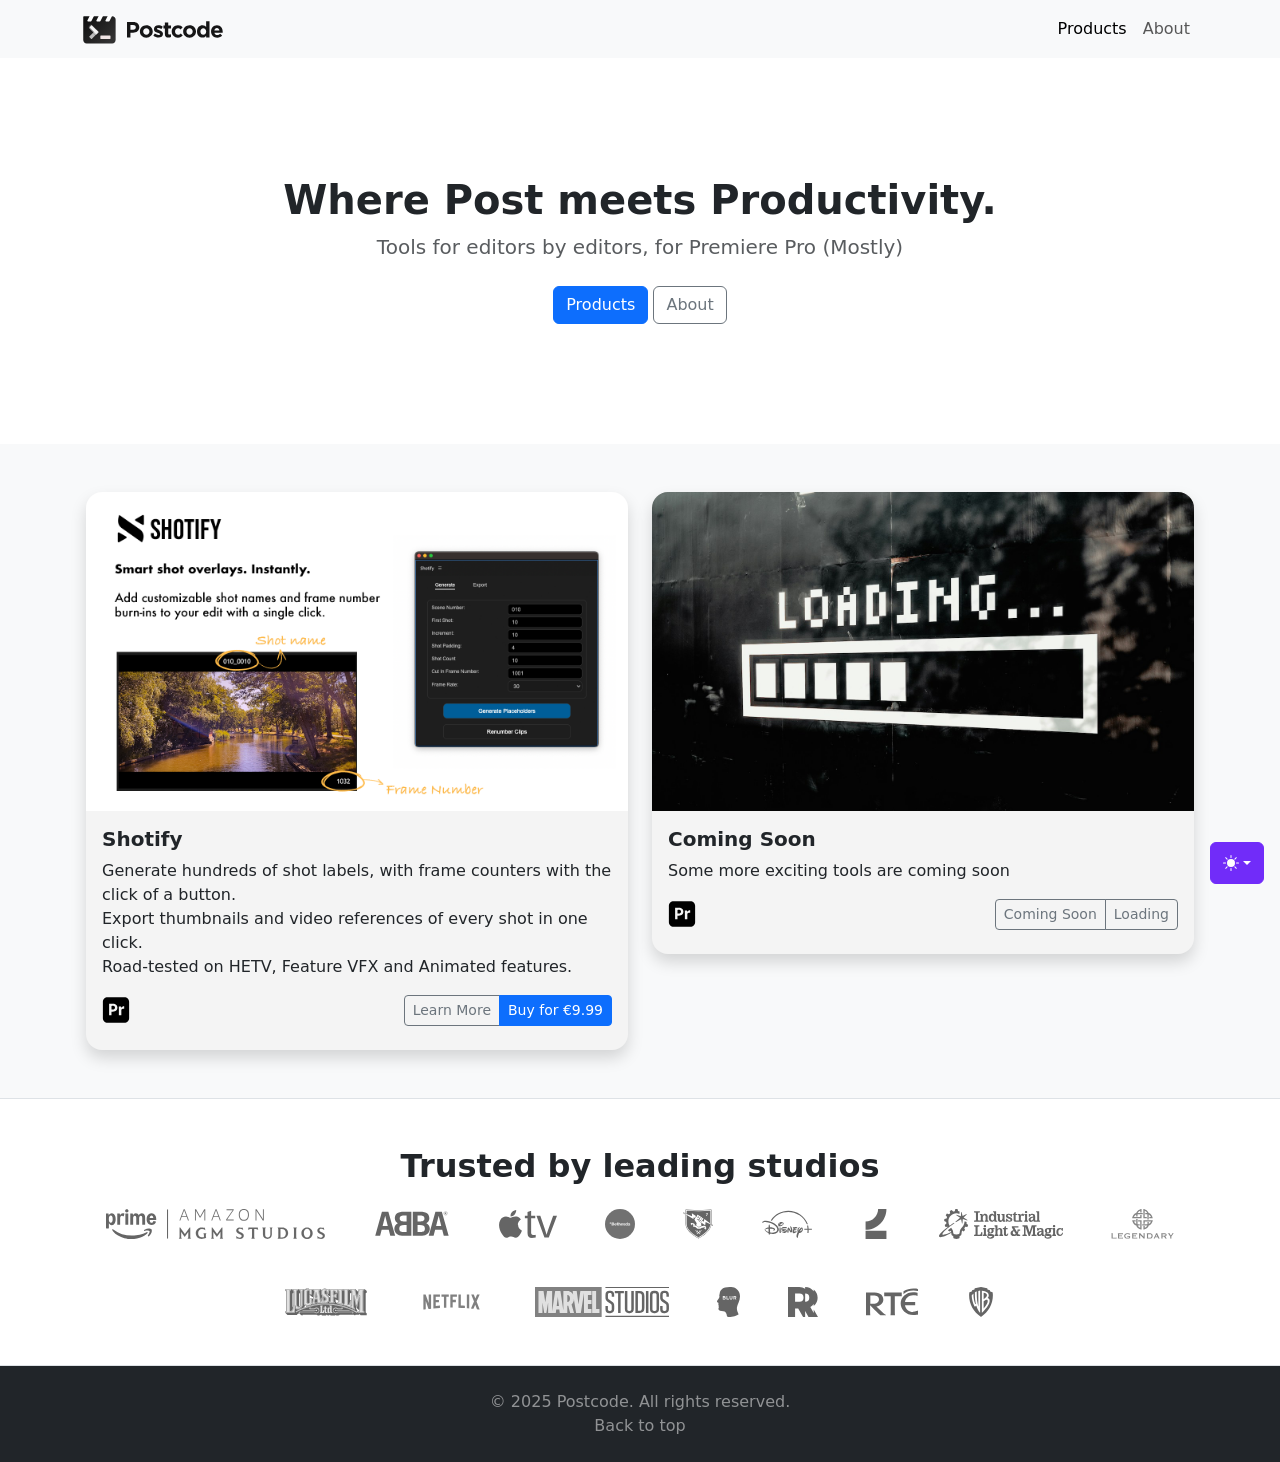
==== index.html @ 16885c64 "⚡ Add first boottrap site" ====
<!doctype html>
<html lang="en">

<head>
  <meta charset="utf-8">
  <meta name="viewport" content="width=device-width, initial-scale=1">
  <title>Postcode</title>
  <link rel="icon" type="image/png" href="assets/favicon/favicon-96x96.png" sizes="96x96" />
  <link rel="icon" type="image/svg+xml" href="assets/favicon/favicon.svg" />
  <link rel="shortcut icon" href="assets/favicon/favicon.ico" />
  <link rel="apple-touch-icon" sizes="180x180" href="assets/favicon/apple-touch-icon.png" />
  <meta name="apple-mobile-web-app-title" content="Postcode" />
  <link rel="manifest" href="assets/favicon/site.webmanifest" />
  <!-- Bootstrap CSS -->
  <link href="css/bootstrap.min.css" rel="stylesheet">
  <link href="css/style.css" rel="stylesheet">
  <style>

  </style>
</head>

<body class="row-alt-light">
  <!-- Dark ModeBtn -->
  <svg xmlns="http://www.w3.org/2000/svg" class="d-none">
    <symbol id="check2" viewBox="0 0 16 16">
      <path
        d="M13.854 3.646a.5.5 0 0 1 0 .708l-7 7a.5.5 0 0 1-.708 0l-3.5-3.5a.5.5 0 1 1 .708-.708L6.5 10.293l6.646-6.647a.5.5 0 0 1 .708 0z">
      </path>
    </symbol>
    <symbol id="circle-half" viewBox="0 0 16 16">
      <path d="M8 15A7 7 0 1 0 8 1v14zm0 1A8 8 0 1 1 8 0a8 8 0 0 1 0 16z"></path>
    </symbol>
    <symbol id="moon-stars-fill" viewBox="0 0 16 16">
      <path
        d="M6 .278a.768.768 0 0 1 .08.858 7.208 7.208 0 0 0-.878 3.46c0 4.021 3.278 7.277 7.318 7.277.527 0 1.04-.055 1.533-.16a.787.787 0 0 1 .81.316.733.733 0 0 1-.031.893A8.349 8.349 0 0 1 8.344 16C3.734 16 0 12.286 0 7.71 0 4.266 2.114 1.312 5.124.06A.752.752 0 0 1 6 .278z">
      </path>
      <path
        d="M10.794 3.148a.217.217 0 0 1 .412 0l.387 1.162c.173.518.579.924 1.097 1.097l1.162.387a.217.217 0 0 1 0 .412l-1.162.387a1.734 1.734 0 0 0-1.097 1.097l-.387 1.162a.217.217 0 0 1-.412 0l-.387-1.162A1.734 1.734 0 0 0 9.31 6.593l-1.162-.387a.217.217 0 0 1 0-.412l1.162-.387a1.734 1.734 0 0 0 1.097-1.097l.387-1.162zM13.863.099a.145.145 0 0 1 .274 0l.258.774c.115.346.386.617.732.732l.774.258a.145.145 0 0 1 0 .274l-.774.258a1.156 1.156 0 0 0-.732.732l-.258.774a.145.145 0 0 1-.274 0l-.258-.774a1.156 1.156 0 0 0-.732-.732l-.774-.258a.145.145 0 0 1 0-.274l.774-.258c.346-.115.617-.386.732-.732L13.863.1z">
      </path>
    </symbol>
    <symbol id="sun-fill" viewBox="0 0 16 16">
      <path
        d="M8 12a4 4 0 1 0 0-8 4 4 0 0 0 0 8zM8 0a.5.5 0 0 1 .5.5v2a.5.5 0 0 1-1 0v-2A.5.5 0 0 1 8 0zm0 13a.5.5 0 0 1 .5.5v2a.5.5 0 0 1-1 0v-2A.5.5 0 0 1 8 13zm8-5a.5.5 0 0 1-.5.5h-2a.5.5 0 0 1 0-1h2a.5.5 0 0 1 .5.5zM3 8a.5.5 0 0 1-.5.5h-2a.5.5 0 0 1 0-1h2A.5.5 0 0 1 3 8zm10.657-5.657a.5.5 0 0 1 0 .707l-1.414 1.415a.5.5 0 1 1-.707-.708l1.414-1.414a.5.5 0 0 1 .707 0zm-9.193 9.193a.5.5 0 0 1 0 .707L3.05 13.657a.5.5 0 0 1-.707-.707l1.414-1.414a.5.5 0 0 1 .707 0zm9.193 2.121a.5.5 0 0 1-.707 0l-1.414-1.414a.5.5 0 0 1 .707-.707l1.414 1.414a.5.5 0 0 1 0 .707zM4.464 4.465a.5.5 0 0 1-.707 0L2.343 3.05a.5.5 0 1 1 .707-.707l1.414 1.414a.5.5 0 0 1 0 .708z">
      </path>
    </symbol>
  </svg>
  <div class="dropdown position-fixed bottom-0 end-0 mb-3 me-3 bd-mode-toggle">
    <button class="btn btn-bd-primary py-2 dropdown-toggle d-flex align-items-center" id="bd-theme" type="button"
      aria-expanded="false" data-bs-toggle="dropdown" aria-label="Toggle theme (auto)">
      <svg class="bi my-1 theme-icon-active" aria-hidden="true">
        <use href="#circle-half"></use>
      </svg>
      <span class="visually-hidden" id="bd-theme-text">Toggle theme</span>
    </button>
    <ul class="dropdown-menu dropdown-menu-end shadow" aria-labelledby="bd-theme-text">
      <li>
        <button type="button" class="dropdown-item d-flex align-items-center" data-bs-theme-value="light"
          aria-pressed="false">
          <svg class="bi me-2 opacity-50" aria-hidden="true">
            <use href="#sun-fill"></use>
          </svg>
          Light
          <svg class="bi ms-auto d-none" aria-hidden="true">
            <use href="#check2"></use>
          </svg>
        </button>
      </li>
      <li>
        <button type="button" class="dropdown-item d-flex align-items-center" data-bs-theme-value="dark"
          aria-pressed="false">
          <svg class="bi me-2 opacity-50" aria-hidden="true">
            <use href="#moon-stars-fill"></use>
          </svg>
          Dark
          <svg class="bi ms-auto d-none" aria-hidden="true">
            <use href="#check2"></use>
          </svg>
        </button>
      </li>
      <li>
        <button type="button" class="dropdown-item d-flex align-items-center active" data-bs-theme-value="auto"
          aria-pressed="true">
          <svg class="bi me-2 opacity-50" aria-hidden="true">
            <use href="#circle-half"></use>
          </svg>
          Auto
          <svg class="bi ms-auto d-none" aria-hidden="true">
            <use href="#check2"></use>
          </svg>
        </button>
      </li>
    </ul>
  </div>

  <main>
    <!-- Header Navbar -->
    <nav class="navbar navbar-expand-md row-alt-dark fixed-top">
      <div class="container">
        <a class="navbar-brand me-5 pc-logos" href="index.html">
          <img src="assets/postcode_horiz_v01.svg" alt="Postcode Logo" height="30">
        </a>
        <button class="navbar-toggler" type="button" data-bs-toggle="collapse" data-bs-target="#navbarCollapse"
          aria-controls="navbarCollapse" aria-expanded="false" aria-label="Toggle navigation">
          <span class="navbar-toggler-icon"></span>
        </button>
        <div class="collapse navbar-collapse" id="navbarCollapse">
          <ul class="navbar-nav ms-auto mb-2 mb-md-0">
            <li class="nav-item">
              <a class="nav-link active" aria-current="page" href="#">Products</a>
            </li>
            <li class="nav-item">
              <a class="nav-link" href="about.html">About</a>
            </li>
            </li>
            <!-- <form class="d-flex" role="search">
              <input class="form-control me-2" type="search" placeholder="Search" aria-label="Search">
              <button class="btn btn-outline-light" type="submit">Search</button>
            </form> -->
        </div>
      </div>
    </nav>

    <!-- Hero Section -->
    <section class="py-5 text-center container row-alt-light text-body">
      <div class="row py-lg-5">
        <div class="col-lg-8 col-md-10 mx-auto">
          <h1 class="fw-bold">Where Post meets Productivity.</h1>
          <p class="lead text-muted">
            Tools for editors by editors, for Premiere Pro (Mostly)
          </p>
          <p>
            <a href="#features" class="btn btn-primary my-2">Products</a>
            <a href="about.html" class="btn btn-outline-secondary my-2">About</a>
          </p>
        </div>
      </div>
    </section>
    <div class="album py-5 row-alt-dark text-body">
      <div class="container px-3">
        <div class="row row-cols-1 row-cols-sm-2 row-cols-md-2 g-4">

          <div class="col">
            <div class="card shadow lifted rounded-4 border-0">
              <a href="ext_shotify.html">
                <img src="assets/products/shotify_splash_scr_001_v3.png" class="card-img-top" alt="Shotify Screenshot"
                  style="border-top-left-radius: 1rem; border-top-right-radius: 1rem;">
              </a>
              <div class="card-body rounded-4">
                <h5 class="card-title fw-bold">Shotify</h5>
                <p class="card-text">
                  Generate hundreds of shot labels, with frame counters with the click of a button. <br>
                  Export thumbnails and video references of every shot in one click.<br>
                  Road-tested on HETV, Feature VFX and Animated features.
                </p>
                <div class="d-flex justify-content-between align-items-center mb-2">
                  <div class="d-flex align-items-center pc-logos">
                    <img src="assets/icons/adobepremierepro.svg" alt="Premiere Pro" class="app-icon me-2" height="28">
                  </div>
                  <div class="btn-group">
                    <a href="ext_shotify.html" class="btn btn-sm btn-outline-secondary">Learn More</a>
                    <a href="https://postcode.gumroad.com/l/shotify" class="btn btn-sm btn-primary">Buy for
                      €9.99</a>
                  </div>
                </div>
              </div>
            </div>
          </div>

          <div class="col">
            <div class="card shadow lifted rounded-4 border-0">
              <img src="assets/products/loading.jpg" class="card-img-top" alt="Coming Soon"
                style="border-top-left-radius: 1rem; border-top-right-radius: 1rem;">
              <div class="card-body rounded-4">
                <h5 class="card-title fw-bold">Coming Soon</h5>
                <p class="card-text">
                  Some more exciting tools are coming soon
                </p>
                <div class="d-flex justify-content-between align-items-center mb-2">
                  <div class="d-flex align-items-center pc-logos">
                    <img src="assets/icons/adobepremierepro.svg" alt="Premiere Pro" class="app-icon me-2" height="28">
                  </div>
                  <div class="btn-group">
                    <button type="button" class="btn btn-sm btn-outline-secondary">Coming Soon</button>
                    <button type="button" class="btn btn-sm btn-outline-secondary">Loading</button>
                  </div>
                </div>
              </div>
            </div>
          </div>
        </div>
      </div>
    </div>

    <!-- Clients -->
    <section class="py-5 row-alt-light border-top border-body">
      <div class="container text-center">
        <h2 class="fw-bold mb-4 text-body">Trusted by leading studios</h2>
        <div class="d-flex flex-wrap justify-content-center align-items-center gap-5 client-logos">
          <img src="assets/clients/amazon-logo.svg" alt="Amazon" height="30">
          <img src="assets/clients/ABBA-Logo.svg" alt="ABBA" height="30">
          <img src="assets/clients/appletv.svg" alt="Apple TV" height="30">
          <img src="assets/clients/bethesda-svgrepo-com.svg" alt="Bethesda" height="30">
          <img src="assets/clients/bungie.svg" alt="Bungie" height="30">
          <img src="assets/clients/disneyplus-svgrepo-com.svg" alt="Disney Plus" height="30">
          <img src="assets/clients/embark.svg" alt="Embark" height="30">
          <img src="assets/clients/ilm.svg" alt="ILM" height="30">
          <img src="assets/clients/legendary-pictures-logo.svg" alt="Legendary Pictures" height="30">
          <img src="assets/clients/lucasfilm.svg" alt="Lucasfilm" height="30">
          <img src="assets/clients/Netflix_Logo_RGB.svg" alt="Netflix" height="30">
          <img src="assets/clients/Marvel_Studios_2016_logo.svg" alt="Marvel Studios" height="30">
          <img src="assets/clients/Blur_Studio_logo.svg" alt="Blur Studios" height="30">
          <img src="assets/clients/remedyentertainment.svg" alt="Remedy Entertainment" height="30">
          <img src="assets/clients/rte.svg" alt="RTE" height="30">
          <img src="assets/clients/warnerbros.svg" alt="Warner Bros" height="30">
        </div>
      </div>
    </section>


    <!-- Footer -->
    <footer class="py-4 bg-dark text-white-50 border-top">
      <div class="container text-center">
        <p class="mb-0">&copy; 2025 Postcode. All rights reserved.</p>
        <a href="#" class="text-white-50 text-decoration-none">Back to top</a>
      </div>
    </footer>
  </main>

  <!-- Bootstrap JS -->
  <script src="js/bootstrap.bundle.min.js"></script>
  <script src="js/color-modes.js"></script>
</body>

</html>
---- css/style.css ----
html,
body {
    height: 100%;
    padding-top: 40px;
    /* Prevent content from hiding behind fixed navbar */
}

.content {
    flex: 1;
}

footer {
    margin-top: auto;
}

.about-text {
    max-width: 720px;
    margin: 0 auto;
    font-size: 16px;
    line-height: 1.8;
    color: rgba(8, 8, 8, .7);
}

.about-text p {
    margin-bottom: 1.5rem;
}


/* LIGHT / DARK MODE
/* Light Mode */
.row-alt-light {
    background-color: var(--bs-white);
}

.lifted {
    background-color: color-mix(in srgb, var(--bs-white) 95%, var(--bs-dark) 5%);
    /* slightly off-white */
}

.row-alt-dark {
    background-color: var(--bs-light);
}

/* Light mode: normal logos */
.client-logos img {
    filter: grayscale(100%) brightness(0.8);
    opacity: 0.6;
    transition: all 0.3s ease;
}

.client-logos img:hover {
    opacity: 1;
}

/* Dark mode overrides */
[data-bs-theme="dark"] .row-alt-light {
    background-color: var(--bs-black);
}

[data-bs-theme="dark"] .row-alt-dark {
    background-color: var(--bs-dark);
}

[data-bs-theme="dark"] .lifted {
    background-color: color-mix(in srgb, var(--bs-dark) 80%, var(--bs-black) 20%);
}

.text-alt-light {
    color: var(--bs-body-color);
}


/* Dark mode: invert colors of SVGs */
[data-bs-theme="dark"] .pc-logos img {
    filter: invert(1);
}

[data-bs-theme="dark"] .client-logos img {
    filter: invert(0.75) grayscale(100%) brightness(1.2);
    opacity: 0.8;
}

.text-alt-dark {
    color: var(--bs-body-color);
}

.bd-placeholder-img {
    font-size: 1.125rem;
    text-anchor: middle;
    -webkit-user-select: none;
    -moz-user-select: none;
    user-select: none;
}

@media (min-width: 768px) {
    .bd-placeholder-img-lg {
        font-size: 3.5rem;
    }
}

.b-example-divider {
    width: 100%;
    height: 3rem;
    background-color: #0000001a;
    border: solid rgba(0, 0, 0, 0.15);
    border-width: 1px 0;
    box-shadow:
        inset 0 0.5em 1.5em #0000001a,
        inset 0 0.125em 0.5em #00000026;
}

.b-example-vr {
    flex-shrink: 0;
    width: 1.5rem;
    height: 100vh;
}

.bi {
    vertical-align: -0.125em;
    fill: currentColor;
}

.nav-scroller {
    position: relative;
    z-index: 2;
    height: 2.75rem;
    overflow-y: hidden;
}

.nav-scroller .nav {
    display: flex;
    flex-wrap: nowrap;
    padding-bottom: 1rem;
    margin-top: -1px;
    overflow-x: auto;
    text-align: center;
    white-space: nowrap;
    -webkit-overflow-scrolling: touch;
}

.btn-bd-primary {
    --bd-violet-bg: #712cf9;
    --bd-violet-rgb: 112.520718, 44.062154, 249.437846;
    --bs-btn-font-weight: 600;
    --bs-btn-color: var(--bs-white);
    --bs-btn-bg: var(--bd-violet-bg);
    --bs-btn-border-color: var(--bd-violet-bg);
    --bs-btn-hover-color: var(--bs-white);
    --bs-btn-hover-bg: #6528e0;
    --bs-btn-hover-border-color: #6528e0;
    --bs-btn-focus-shadow-rgb: var(--bd-violet-rgb);
    --bs-btn-active-color: var(--bs-btn-hover-color);
    --bs-btn-active-bg: #5a23c8;
    --bs-btn-active-border-color: #5a23c8;
}

.bd-mode-toggle {
    z-index: 1500;
}

.bd-mode-toggle .bi {
    width: 1em;
    height: 1em;
}

.bd-mode-toggle .dropdown-menu .active .bi {
    display: block !important;
}
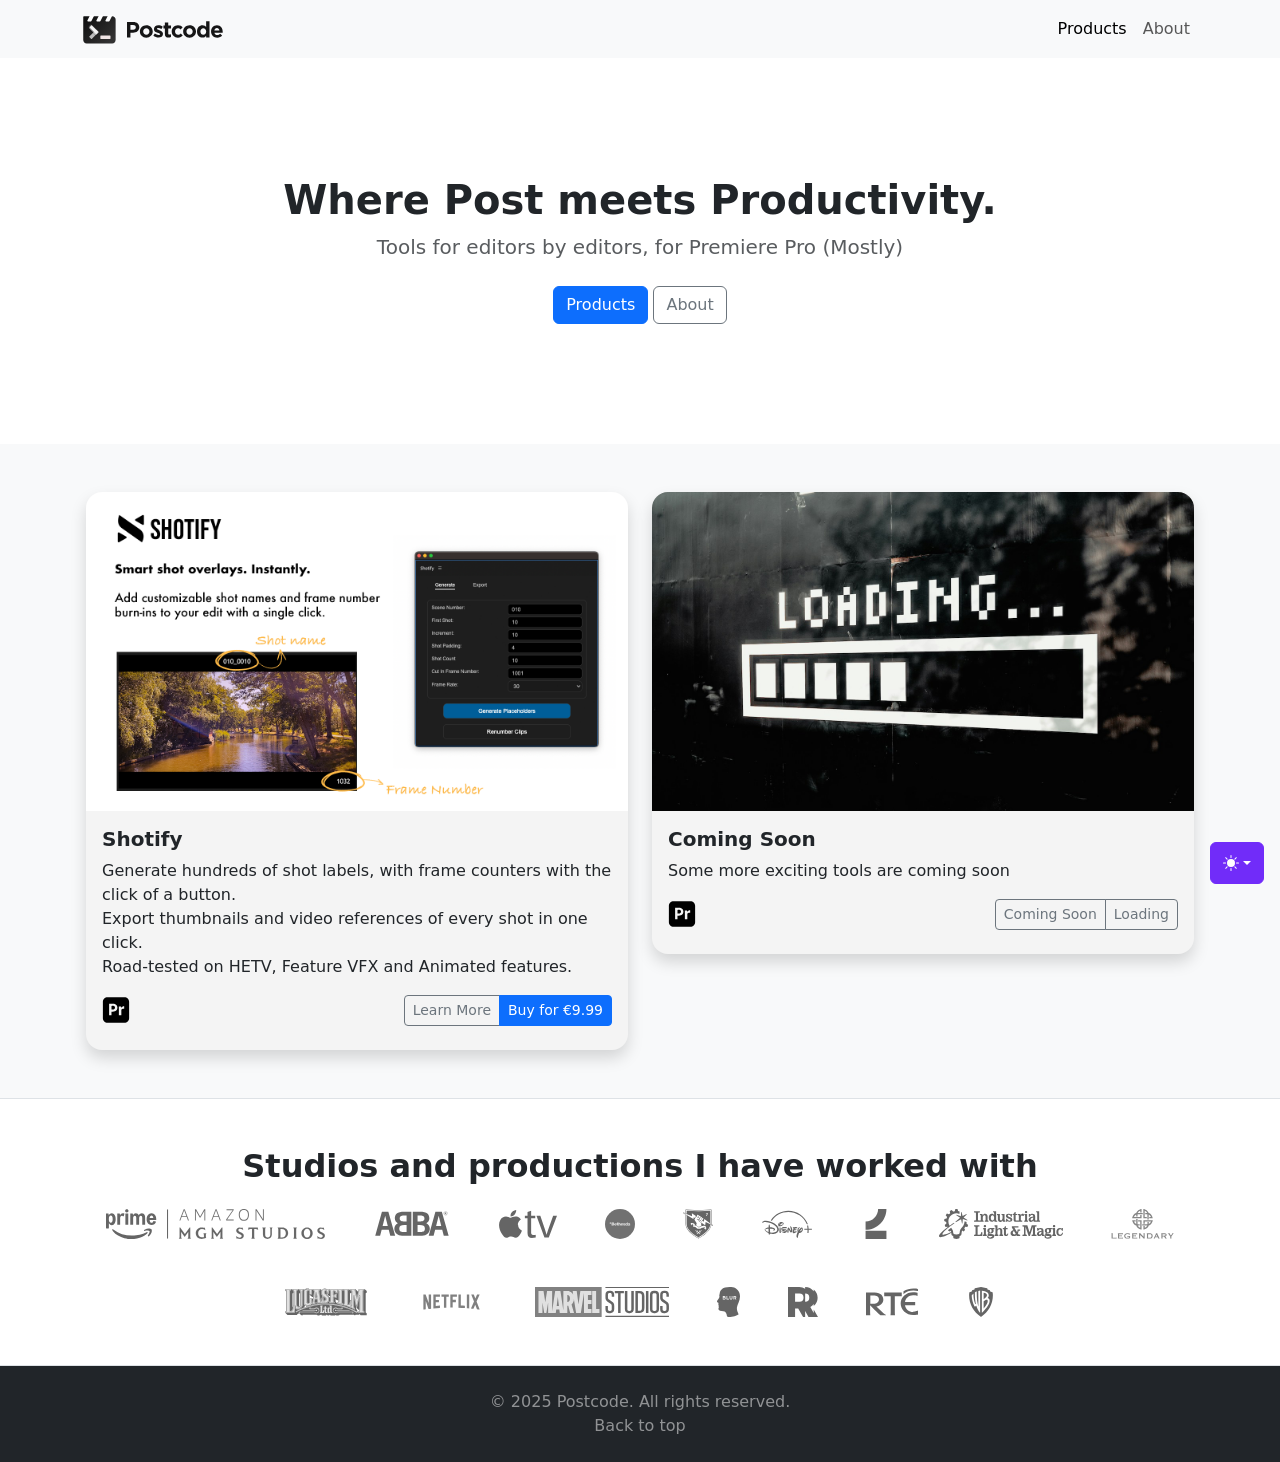
==== commit d7af954d: "update tage line" ====
--- a/index.html
+++ b/index.html
@@ -194,7 +194,7 @@
     <!-- Clients -->
     <section class="py-5 row-alt-light border-top border-body">
       <div class="container text-center">
-        <h2 class="fw-bold mb-4 text-body">Trusted by leading studios</h2>
+        <h2 class="fw-bold mb-4 text-body">Studios and productions I have worked with</h2>
         <div class="d-flex flex-wrap justify-content-center align-items-center gap-5 client-logos">
           <img src="assets/clients/amazon-logo.svg" alt="Amazon" height="30">
           <img src="assets/clients/ABBA-Logo.svg" alt="ABBA" height="30">
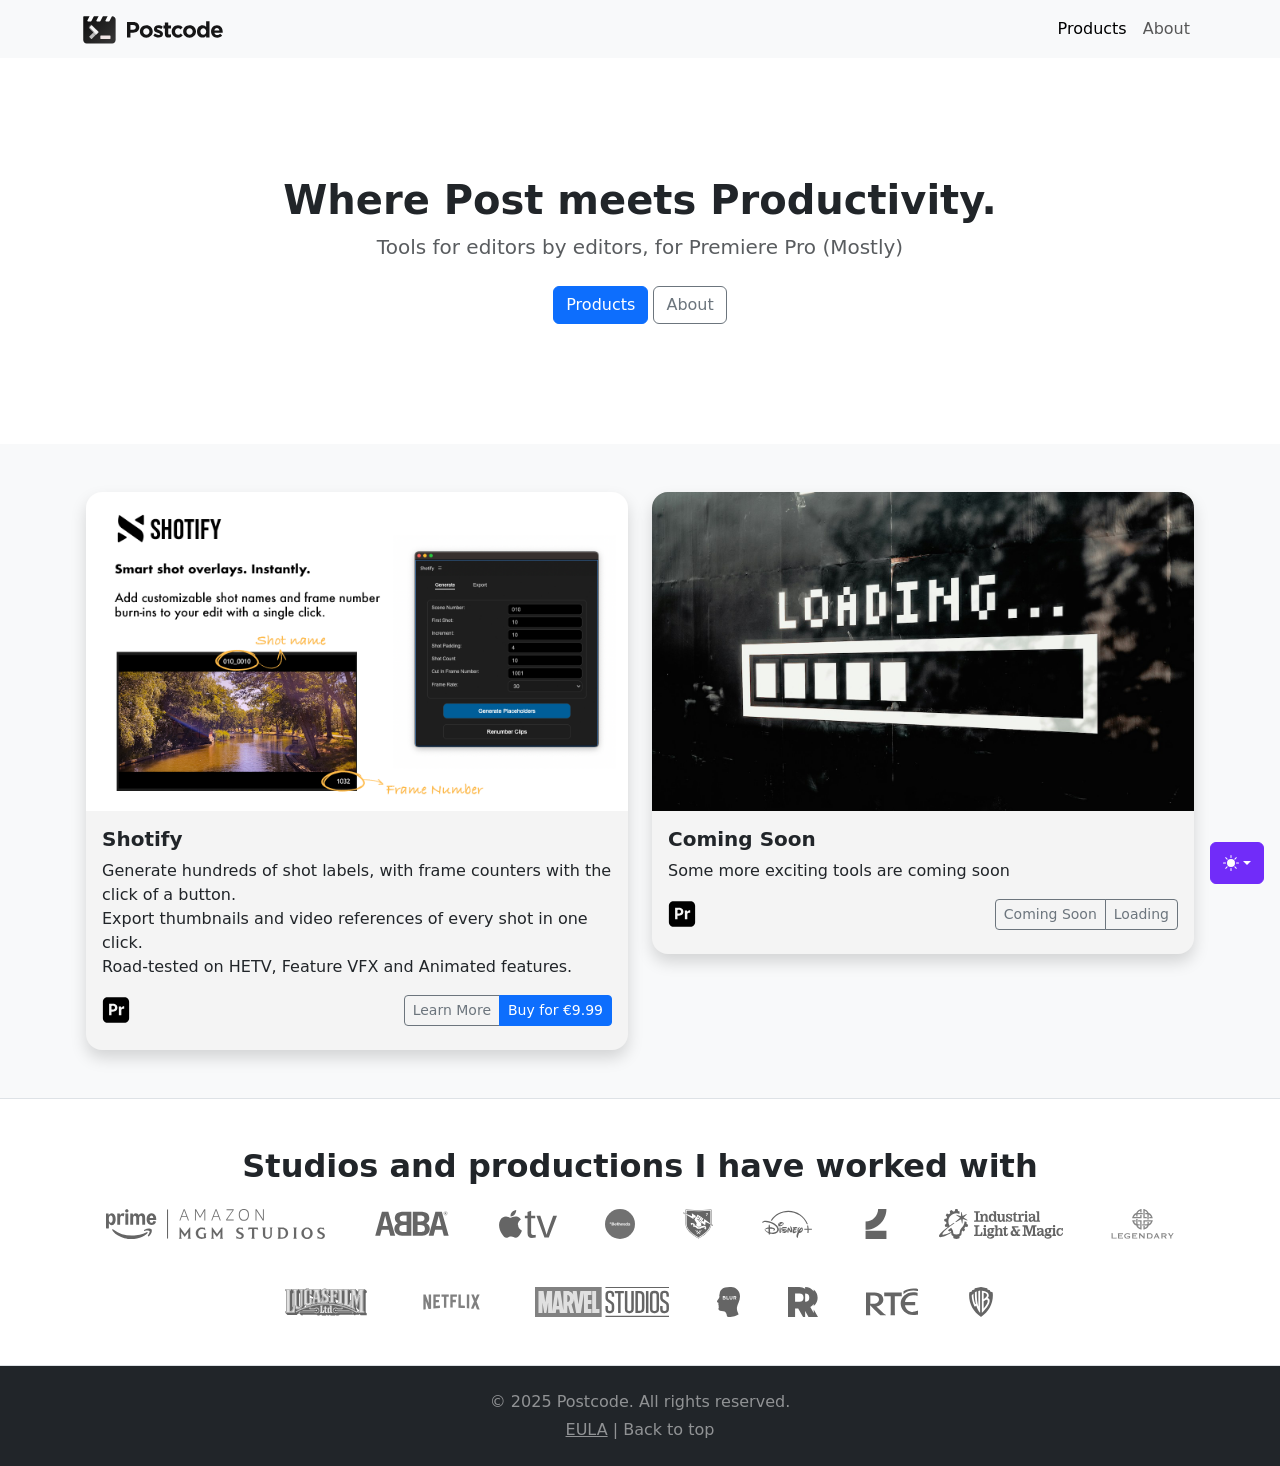
==== commit b50b2e26: "added eula" ====
--- a/index.html
+++ b/index.html
@@ -4,8 +4,10 @@
 <head>
   <meta charset="utf-8">
   <meta name="viewport" content="width=device-width, initial-scale=1">
-  <title>Postcode</title>
+  <title>Postcode | Productivity Tools for Video Editors</title>
   <link rel="icon" type="image/png" href="assets/favicon/favicon-96x96.png" sizes="96x96" />
+  <meta name="description"
+    content="Postcode offers productivity tools and plugins for video editors and VFX professionals, designed by an editor for editors. Featuring Shotify for Adobe Premiere Pro.">
   <link rel="icon" type="image/svg+xml" href="assets/favicon/favicon.svg" />
   <link rel="shortcut icon" href="assets/favicon/favicon.ico" />
   <link rel="apple-touch-icon" sizes="180x180" href="assets/favicon/apple-touch-icon.png" />
@@ -156,11 +158,13 @@
                   <div class="d-flex align-items-center pc-logos">
                     <img src="assets/icons/adobepremierepro.svg" alt="Premiere Pro" class="app-icon me-2" height="28">
                   </div>
-                  <div class="btn-group">
-                    <a href="ext_shotify.html" class="btn btn-sm btn-outline-secondary">Learn More</a>
-                    <a href="https://postcode.gumroad.com/l/shotify" class="btn btn-sm btn-primary">Buy for
-                      €9.99</a>
-                  </div>
+                  <div class="text-end">
+                    <div class="btn-group">
+                      <a href="ext_shotify.html" class="btn btn-sm btn-outline-secondary">Learn More</a>
+                      <a href="https://postcode.gumroad.com/l/shotify" class="btn btn-sm btn-primary">Buy for €9.99</a>
+                    </div>
+                  </div>
+
                 </div>
               </div>
             </div>
@@ -220,8 +224,9 @@
     <!-- Footer -->
     <footer class="py-4 bg-dark text-white-50 border-top">
       <div class="container text-center">
-        <p class="mb-0">&copy; 2025 Postcode. All rights reserved.</p>
-        <a href="#" class="text-white-50 text-decoration-none">Back to top</a>
+        <p class="mb-1">&copy; 2025 Postcode. All rights reserved.</p>
+        <p class="mb-0"><a href="eula.html" class="text-white-50">EULA</a> | <a href="#"
+            class="text-white-50 text-decoration-none">Back to top</a></p>
       </div>
     </footer>
   </main>
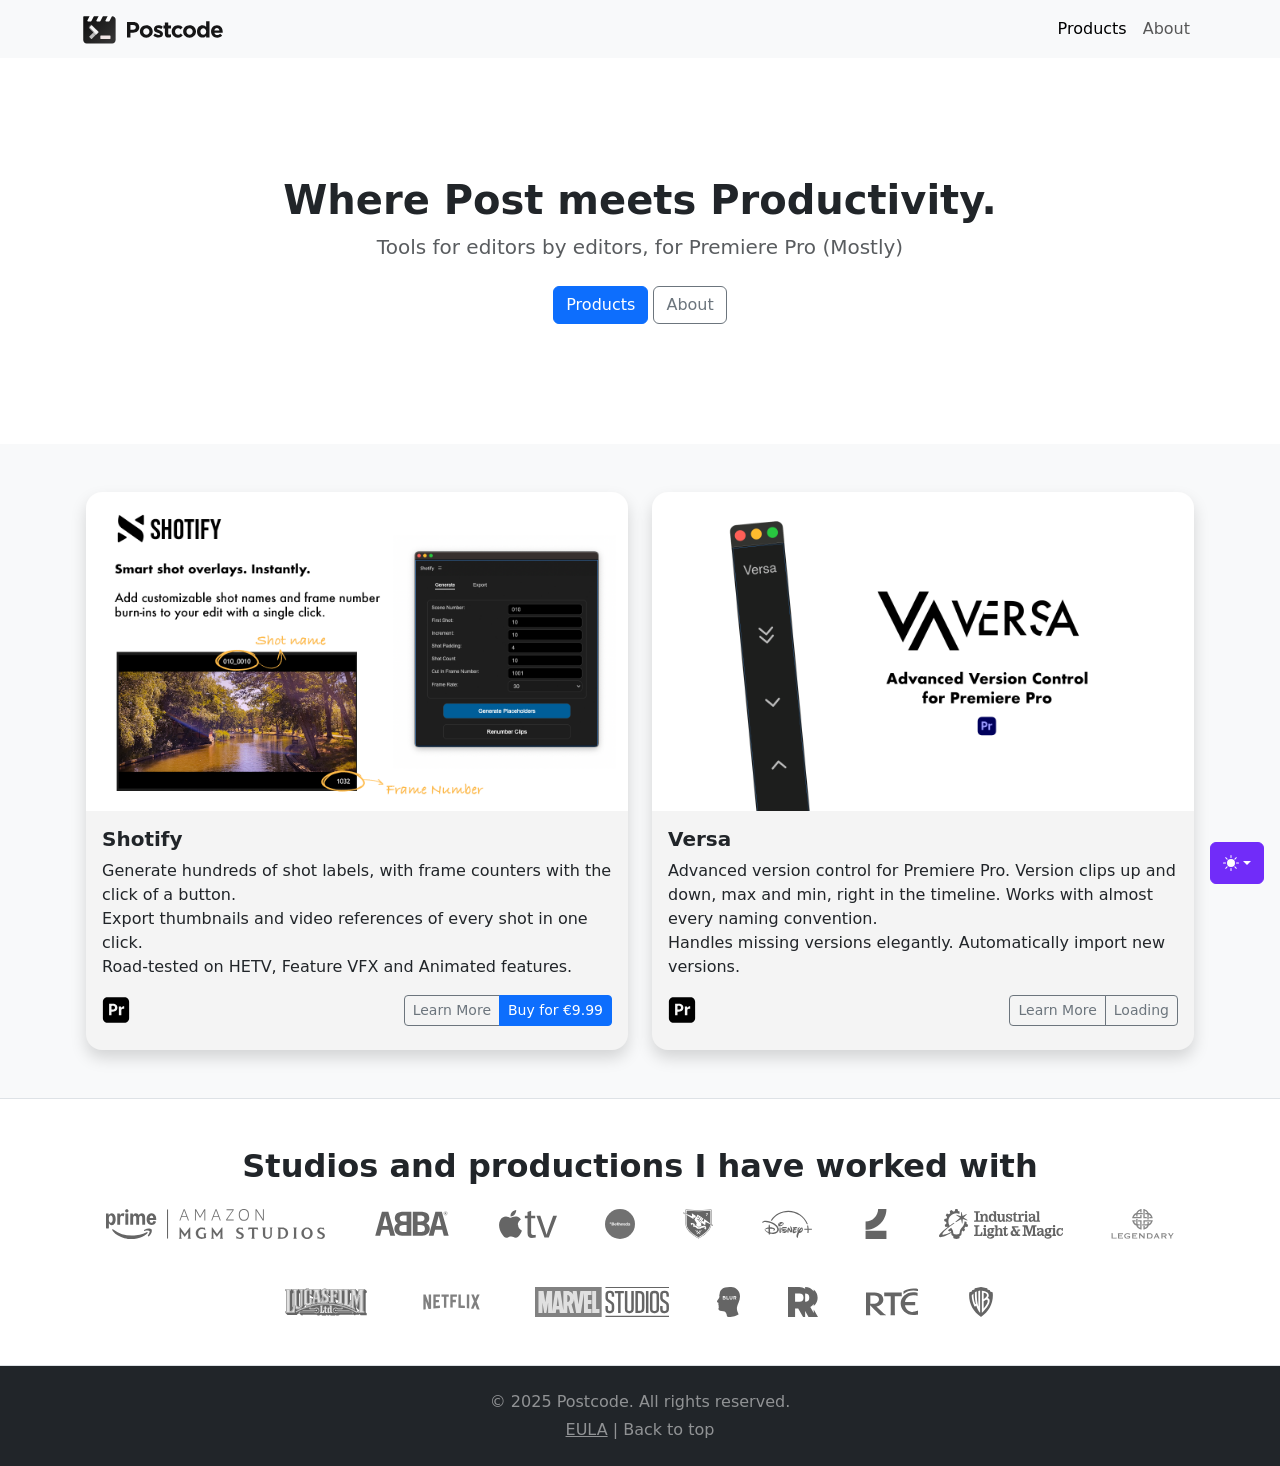
==== commit 18283716: "⚡ Add versa page" ====
--- a/index.html
+++ b/index.html
@@ -172,19 +172,22 @@
 
           <div class="col">
             <div class="card shadow lifted rounded-4 border-0">
-              <img src="assets/products/loading.jpg" class="card-img-top" alt="Coming Soon"
-                style="border-top-left-radius: 1rem; border-top-right-radius: 1rem;">
+              <a href="ext_versa.html">
+                <img src="assets/products/versa_header_image_v01.png" class="card-img-top" alt="Versa Screenshot"
+                  style="border-top-left-radius: 1rem; border-top-right-radius: 1rem;">
+              </a>
               <div class="card-body rounded-4">
-                <h5 class="card-title fw-bold">Coming Soon</h5>
+                <h5 class="card-title fw-bold">Versa</h5>
                 <p class="card-text">
-                  Some more exciting tools are coming soon
+                  Advanced version control for Premiere Pro. Version clips up and down, max and min, right in the timeline. Works with almost every naming convention. <br>
+                  Handles missing versions elegantly. Automatically import new versions. <br>
                 </p>
                 <div class="d-flex justify-content-between align-items-center mb-2">
                   <div class="d-flex align-items-center pc-logos">
                     <img src="assets/icons/adobepremierepro.svg" alt="Premiere Pro" class="app-icon me-2" height="28">
                   </div>
                   <div class="btn-group">
-                    <button type="button" class="btn btn-sm btn-outline-secondary">Coming Soon</button>
+                    <a href="ext_versa.html" class="btn btn-sm btn-outline-secondary">Learn More</a>
                     <button type="button" class="btn btn-sm btn-outline-secondary">Loading</button>
                   </div>
                 </div>
